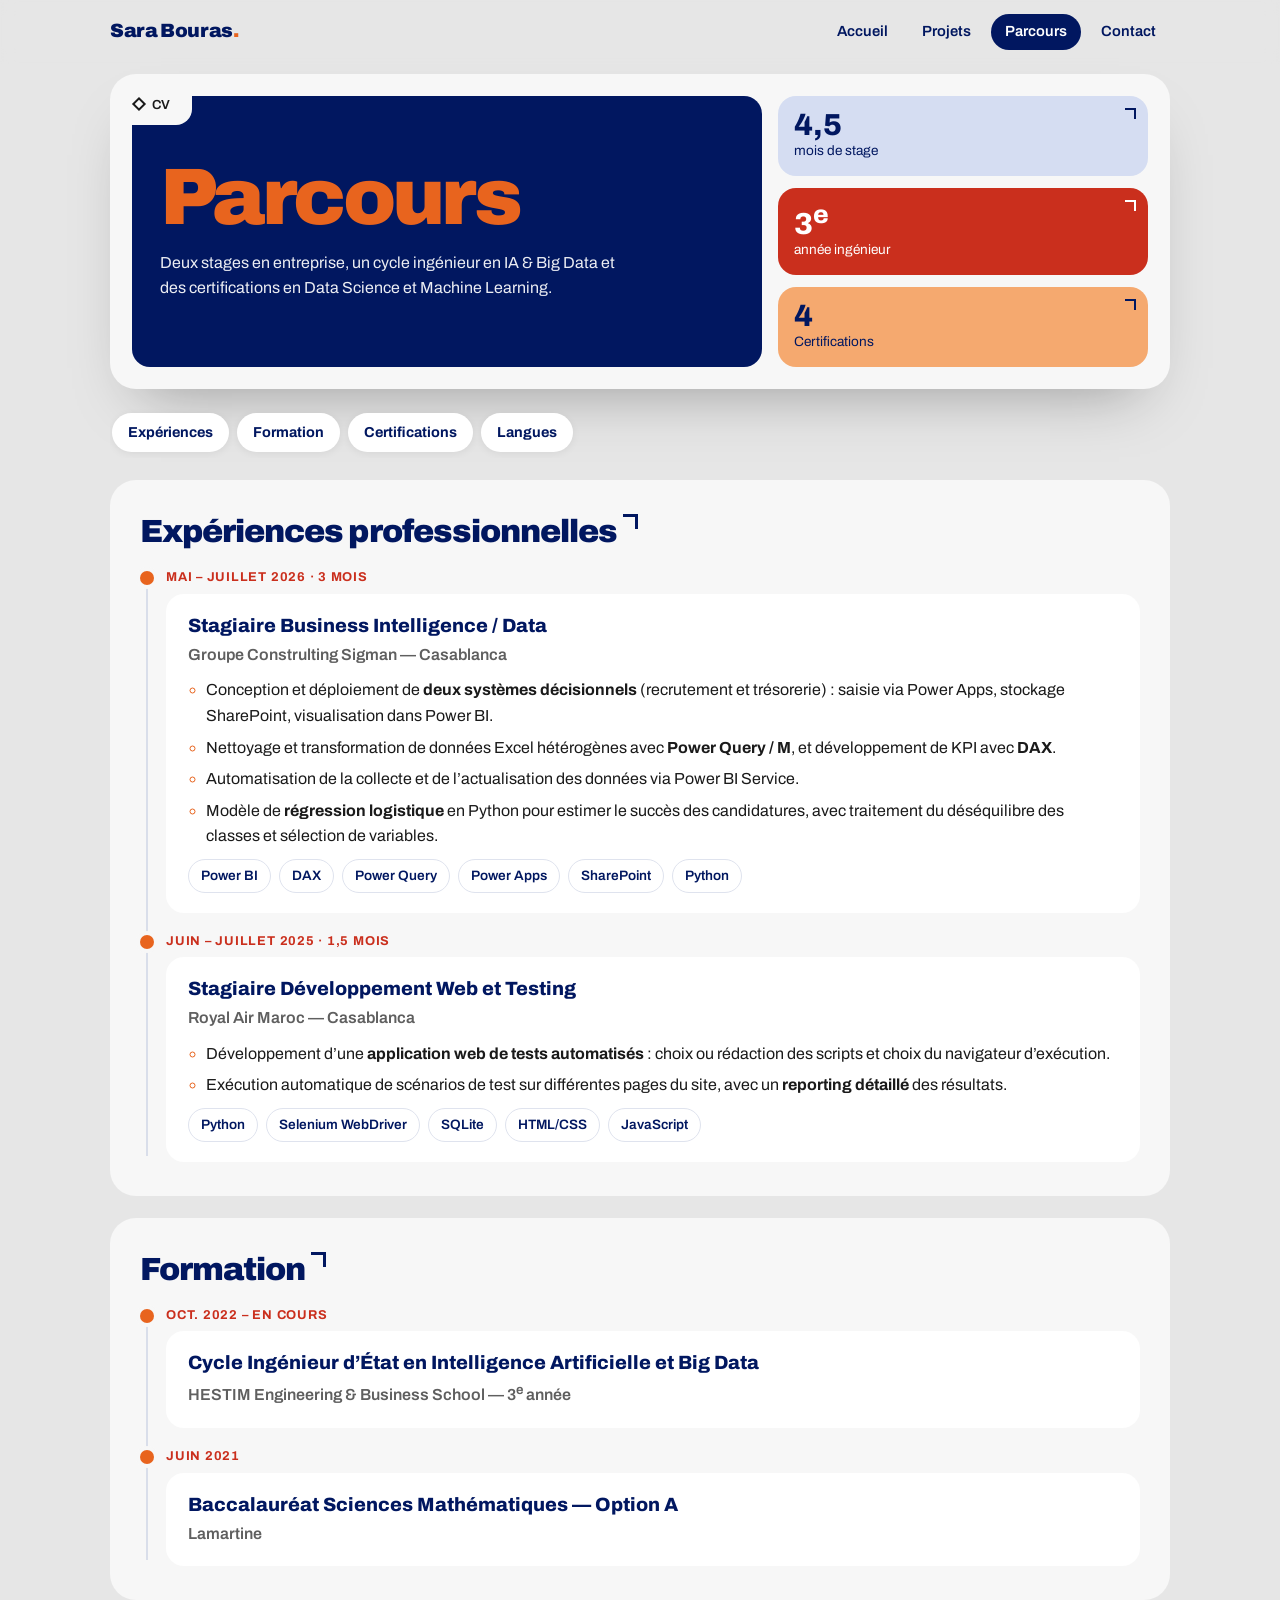
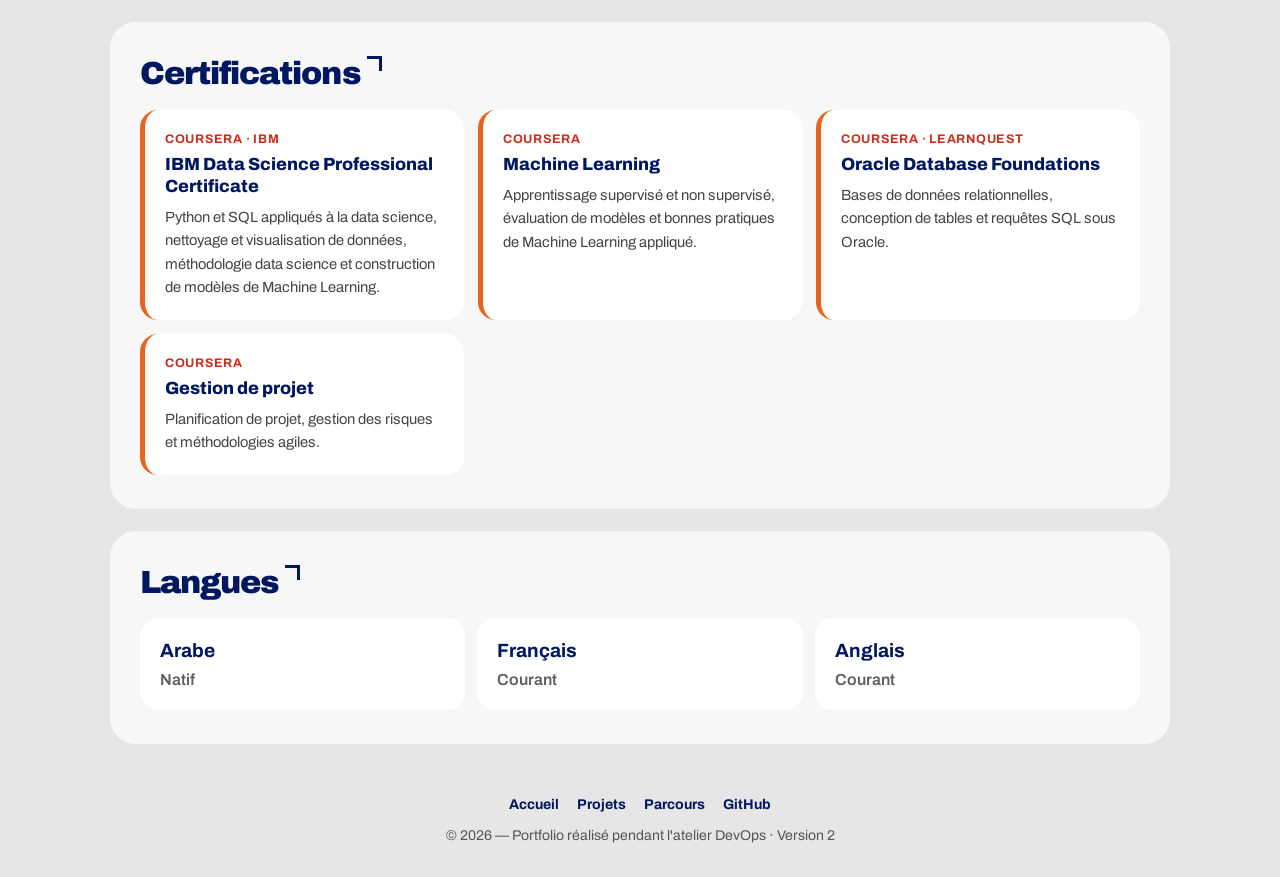
==== parcours.html @ 3d720b84 "feat: portfolio personnalisé depuis le CV (pages Projets et Parcours, responsive)" ====
<!DOCTYPE html>
<html lang="fr">
<head>
  <meta charset="UTF-8">
  <meta name="viewport" content="width=device-width, initial-scale=1.0">
  <title>Parcours — Sara Bouras</title>
  <meta name="description" content="Parcours de Sara Bouras : expériences, formation, certifications et langues.">
  <link rel="preconnect" href="https://fonts.googleapis.com">
  <link rel="preconnect" href="https://fonts.gstatic.com" crossorigin>
  <link rel="stylesheet" href="https://fonts.googleapis.com/css2?family=Archivo:wght@400;500;600;700;800;900&display=swap">
  <link rel="stylesheet" href="css/style.css">
</head>
<body>
  <header class="entete">
    <nav class="menu">
      <a class="logo" href="index.html">Sara&nbsp;Bouras<span>.</span></a>
      <ul>
        <li><a href="index.html">Accueil</a></li>
        <li><a href="projets.html">Projets</a></li>
        <li><a href="parcours.html" aria-current="page">Parcours</a></li>
        <li><a href="index.html#contact">Contact</a></li>
      </ul>
    </nav>
  </header>

  <main class="planche">
    <section class="page-tete">
      <div class="page-titre">
        <p class="etiquette"><span class="losange" aria-hidden="true"></span> CV</p>
        <h1>Parcours</h1>
        <p>Deux stages en entreprise, un cycle ingénieur en IA &amp; Big Data et des certifications en
          Data Science et Machine Learning.</p>
      </div>
      <div class="page-chiffres">
        <div class="stat stat-menthe"><strong>4,5</strong><span>mois de stage</span></div>
        <div class="stat stat-violet"><strong>3<sup>e</sup></strong><span>année ingénieur</span></div>
        <div class="stat stat-jaune"><strong>4</strong><span>Certifications</span></div>
      </div>
    </section>

    <nav class="sommaire" aria-label="Sections">
      <a href="#experiences">Expériences</a>
      <a href="#formation">Formation</a>
      <a href="#certifications">Certifications</a>
      <a href="#langues">Langues</a>
    </nav>

    <section id="experiences" class="bloc">
      <h2>Expériences professionnelles</h2>
      <ol class="frise">
        <li class="etape">
          <p class="etape-date">Mai – Juillet 2026 · 3 mois</p>
          <div class="etape-carte">
            <h3>Stagiaire Business Intelligence / Data</h3>
            <p class="etape-lieu">Groupe Construlting Sigman — Casablanca</p>
            <ul class="puces">
              <li>Conception et déploiement de <strong>deux systèmes décisionnels</strong> (recrutement et
                trésorerie) : saisie via Power Apps, stockage SharePoint, visualisation dans Power BI.</li>
              <li>Nettoyage et transformation de données Excel hétérogènes avec <strong>Power Query / M</strong>,
                et développement de KPI avec <strong>DAX</strong>.</li>
              <li>Automatisation de la collecte et de l’actualisation des données via Power BI Service.</li>
              <li>Modèle de <strong>régression logistique</strong> en Python pour estimer le succès des
                candidatures, avec traitement du déséquilibre des classes et sélection de variables.</li>
            </ul>
            <ul class="tags"><li>Power BI</li><li>DAX</li><li>Power Query</li><li>Power Apps</li><li>SharePoint</li><li>Python</li></ul>
          </div>
        </li>
        <li class="etape">
          <p class="etape-date">Juin – Juillet 2025 · 1,5 mois</p>
          <div class="etape-carte">
            <h3>Stagiaire Développement Web et Testing</h3>
            <p class="etape-lieu">Royal Air Maroc — Casablanca</p>
            <ul class="puces">
              <li>Développement d’une <strong>application web de tests automatisés</strong> : choix ou rédaction
                des scripts et choix du navigateur d’exécution.</li>
              <li>Exécution automatique de scénarios de test sur différentes pages du site, avec un
                <strong>reporting détaillé</strong> des résultats.</li>
            </ul>
            <ul class="tags"><li>Python</li><li>Selenium WebDriver</li><li>SQLite</li><li>HTML/CSS</li><li>JavaScript</li></ul>
          </div>
        </li>
      </ol>
    </section>

    <section id="formation" class="bloc">
      <h2>Formation</h2>
      <ol class="frise">
        <li class="etape">
          <p class="etape-date">Oct. 2022 – en cours</p>
          <div class="etape-carte">
            <h3>Cycle Ingénieur d’État en Intelligence Artificielle et Big Data</h3>
            <p class="etape-lieu">HESTIM Engineering &amp; Business School — 3<sup>e</sup> année</p>
          </div>
        </li>
        <li class="etape">
          <p class="etape-date">Juin 2021</p>
          <div class="etape-carte">
            <h3>Baccalauréat Sciences Mathématiques — Option A</h3>
            <p class="etape-lieu">Lamartine</p>
          </div>
        </li>
      </ol>
    </section>

    <section id="certifications" class="bloc">
      <h2>Certifications</h2>
      <div class="certifs">
        <article class="certif">
          <p class="certif-org">Coursera · IBM</p>
          <h3>IBM Data Science Professional Certificate</h3>
          <p>Python et SQL appliqués à la data science, nettoyage et visualisation de données, méthodologie
            data science et construction de modèles de Machine Learning.</p>
        </article>
        <article class="certif">
          <p class="certif-org">Coursera</p>
          <h3>Machine Learning</h3>
          <p>Apprentissage supervisé et non supervisé, évaluation de modèles et bonnes pratiques de Machine
            Learning appliqué.</p>
        </article>
        <article class="certif">
          <p class="certif-org">Coursera · LearnQuest</p>
          <h3>Oracle Database Foundations</h3>
          <p>Bases de données relationnelles, conception de tables et requêtes SQL sous Oracle.</p>
        </article>
        <article class="certif">
          <p class="certif-org">Coursera</p>
          <h3>Gestion de projet</h3>
          <p>Planification de projet, gestion des risques et méthodologies agiles.</p>
        </article>
      </div>
    </section>

    <section id="langues" class="bloc">
      <h2>Langues</h2>
      <ul class="langues">
        <li><strong>Arabe</strong><span>Natif</span></li>
        <li><strong>Français</strong><span>Courant</span></li>
        <li><strong>Anglais</strong><span>Courant</span></li>
      </ul>
    </section>
  </main>

  <footer class="pied">
    <nav class="pied-liens" aria-label="Pied de page">
      <a href="index.html">Accueil</a><a href="projets.html">Projets</a><a href="parcours.html">Parcours</a><a href="https://github.com/SiriusRalph">GitHub</a>
    </nav>
    <p>© 2026 — Portfolio réalisé pendant l'atelier DevOps · Version 2</p>
  </footer>
</body>
</html>
---- css/style.css ----
/* Portfolio DevOps — feuille de style (V2, style « bento ») */
:root {
  --principale: #011760;   /* marine HESTIM (titres, carte profil) */
  --accent: #CA2F1D;       /* rouge HESTIM */
  --orange: #E8641E;       /* orange HESTIM (nom, badge) */
  --fond: #e6e6e6;         /* gris clair de la page */
  --planche: #f7f7f7;      /* fond des cartes */
  --texte: #1a1a1a;
  --gris: #5f5f5f;
  --rose: #f6c9b4;
  --menthe: #d5ddf2;
  --violet: #CA2F1D;
  --jaune: #f5a96f;
  --rayon: 18px;
}

* { box-sizing: border-box; margin: 0; padding: 0; }

html { scroll-behavior: smooth; }

body {
  font-family: "Archivo", "Segoe UI", Helvetica, Arial, sans-serif;
  color: var(--texte);
  background: var(--fond);
  line-height: 1.6;
}

/* En-tête et menu */
.entete {
  position: sticky; top: 0; z-index: 10;
  background: rgba(230, 230, 230, .85);
  backdrop-filter: blur(8px);
}
.menu {
  max-width: 1100px; margin: auto; padding: 14px 20px;
  display: flex; justify-content: space-between; align-items: center; flex-wrap: wrap;
}
.menu a { color: var(--principale); text-decoration: none; }
.logo { font-weight: 900; font-size: 1.2rem; letter-spacing: -.02em; }
.logo span { color: var(--orange); }
.menu ul { list-style: none; display: flex; gap: 6px; }
.menu ul a {
  display: block; padding: 6px 14px; border-radius: 30px; white-space: nowrap;
  font-weight: 600; font-size: .92rem; transition: background .2s, color .2s;
}
.menu ul a:hover, .menu ul a[aria-current="page"] { background: var(--principale); color: #fff; }

/* Planche principale */
.planche { max-width: 1100px; margin: auto; padding: 10px 20px 40px; }

/* ===== Section d'accueil (bento) ===== */
.hero {
  display: grid; grid-template-columns: minmax(280px, 1fr) 1.75fr; gap: 22px;
  background: var(--planche); border-radius: 26px; padding: 26px;
  box-shadow: 0 30px 60px -30px rgba(0, 0, 0, .35);
}

/* Carte profil marine */
.profil {
  position: relative; display: flex; flex-direction: column; justify-content: flex-end;
  min-height: 460px; padding: 70px 22px 24px 64px;
  background: var(--principale); color: #fff; border-radius: var(--rayon);
}
.etiquette {
  position: absolute; top: -2px; left: 0;
  display: flex; align-items: center; gap: 8px;
  background: var(--planche); color: var(--texte);
  padding: 0 22px 10px 2px; border-bottom-right-radius: 16px;
  font-size: .82rem; font-weight: 600; white-space: nowrap;
}
.losange {
  width: 10px; height: 10px; border: 2px solid var(--texte); transform: rotate(45deg);
}

/* Rail vertical à gauche de la carte */
.rail {
  position: absolute; left: 0; top: 70px; bottom: 24px; width: 50px;
  list-style: none; display: flex; flex-direction: column; justify-content: space-around; align-items: center;
}
.rail a {
  display: block; writing-mode: vertical-rl; transform: rotate(180deg);
  color: #fff; text-decoration: none; font-size: .78rem; font-weight: 600; opacity: .85;
}
.rail a:hover { opacity: 1; text-decoration: underline; }

/* Avatar : cercle rose cerclé de blanc */
.avatar {
  position: absolute; top: 48px; left: 50%; transform: translateX(-35%);
  width: 170px; height: 170px; border-radius: 50%;
  border: 4px solid #fff; padding: 8px;
}
.avatar span {
  display: grid; place-items: center; width: 100%; height: 100%; border-radius: 50%;
  background: radial-gradient(circle at 35% 30%, #fde6da, var(--rose));
  color: var(--principale); font-weight: 900; font-size: 3.4rem; letter-spacing: -.04em;
}

.hero h1 {
  font-size: 2.3rem; font-weight: 500; line-height: 1.1; letter-spacing: -.02em;
  margin-top: 210px;
}
.hero h1 span { display: block; font-weight: 800; color: #E8641E; }
.badge { display: inline-block; margin-bottom: 14px; padding: 4px 14px;
  border-radius: 20px; background: #E8641E; color: #fff; font-weight: 700; }
.profil > .badge { align-self: flex-start; margin: 210px 0 14px; }
.profil > .badge + h1 { margin-top: 0; }
.profil h1 + p { font-size: .9rem; margin-top: 12px; padding-right: 92px; opacity: .95; }

/* Badge circulaire qui tourne */
.sceau {
  position: absolute; right: 14px; bottom: 14px; width: 84px; height: 84px;
  border-radius: 50%; background: var(--accent); color: #fff;
  display: grid; place-items: center;
}
.sceau svg {
  position: absolute; inset: 0; width: 100%; height: 100%;
  font-size: 10.5px; font-weight: 700; letter-spacing: 1.5px; fill: #fff;
  animation: tourner 14s linear infinite;
}
.sceau-coeur {
  width: 34px; height: 34px; border-radius: 50%; border: 1.5px solid #fff;
  display: grid; place-items: center; font-size: .9rem;
}
@keyframes tourner { to { transform: rotate(360deg); } }

/* Colonne droite */
.vitrine { display: flex; flex-direction: column; gap: 18px; }
.titre-geant {
  position: relative; align-self: flex-start;
  font-size: clamp(3rem, 7.5vw, 5.6rem); font-weight: 900;
  line-height: .95; letter-spacing: -.045em; padding-right: 26px;
}
.coin, .tuile-stats .stat::after, .tuile-grise::after, .duo-jaune::after {
  content: ""; position: absolute; top: 12px; right: 12px;
  width: 9px; height: 9px; border-top: 2px solid currentColor; border-right: 2px solid currentColor;
}
.coin { top: 10px; right: 0; width: 14px; height: 14px; border-width: 3px; }

.tuiles {
  flex: 1; display: grid; gap: 14px;
  grid-template-columns: 1fr 1fr .85fr;
  grid-template-rows: 1.35fr 1fr;
}
.tuile { position: relative; border-radius: var(--rayon); overflow: hidden; min-height: 150px; }

/* Tuile visuelle (motif feuillage en CSS) */
.tuile-visuel {
  grid-column: span 2;
  display: grid; place-items: center; text-decoration: none;
  background:
    radial-gradient(ellipse 38% 60% at 50% 55%, #f28b82 0 55%, transparent 56%),
    radial-gradient(circle at 46% 30%, #f6a39c 0 9%, transparent 10%),
    radial-gradient(ellipse 30% 45% at 12% 80%, #4a9a7a 0 60%, transparent 61%),
    radial-gradient(ellipse 25% 40% at 88% 20%, #3f8f74 0 60%, transparent 61%),
    radial-gradient(ellipse 22% 35% at 85% 85%, #e5654f 0 60%, transparent 61%),
    radial-gradient(ellipse 20% 30% at 15% 15%, #ef7d5d 0 60%, transparent 61%),
    linear-gradient(135deg, #8fd3d1, #b9e4de);
}
.lecture {
  width: 48px; height: 48px; border-radius: 50%; background: #fff;
  display: grid; place-items: center; box-shadow: 0 6px 16px rgba(0, 0, 0, .2);
  transition: transform .25s;
}
.lecture::before {
  content: ""; margin-left: 4px;
  border-left: 13px solid var(--principale); border-top: 8px solid transparent; border-bottom: 8px solid transparent;
}
.tuile-visuel:hover .lecture { transform: scale(1.12); }
.bouton {
  position: absolute; left: 14px; bottom: 14px;
  display: inline-block; padding: 8px 18px;
  background: #fff; color: var(--principale); border-radius: 30px;
  text-decoration: none; font-weight: 700; font-size: .85rem;
}

/* Tuile statistiques (menthe + violet) */
.tuile-stats { display: grid; grid-template-rows: 1fr 1fr; }
.stat {
  position: relative; display: flex; flex-direction: column; justify-content: center;
  padding: 14px 16px; color: var(--principale);
}
.stat strong { font-size: 1.9rem; font-weight: 800; line-height: 1; }
.stat span { font-size: .85rem; }
.stat-menthe { background: var(--menthe); }
.stat-violet { background: var(--violet); color: #fff; }

/* Tuile grise */
.tuile-grise {
  background: var(--gris); color: #fff; text-decoration: none;
  display: flex; flex-direction: column; align-items: center; justify-content: center; gap: 6px;
  font-size: .9rem; transition: background .2s;
}
a.tuile-grise:hover { background: var(--principale); }
.tuile-chiffre { font-size: 2.2rem; font-weight: 800; line-height: 1; }

/* Tuile duo (noir + jaune) */
.tuile-duo { grid-column: span 2; display: grid; grid-template-columns: 1fr 1.15fr; background: var(--principale); }
.duo-noir { display: grid; place-items: center; }
.orbe {
  width: 62px; height: 62px; border-radius: 50%;
  background:
    radial-gradient(circle at 30% 28%, rgba(255, 255, 255, .7), transparent 35%),
    conic-gradient(from 40deg, #f28b82, #f6c177, #8fd3d1, #6a7fdb, #c18be0, #f28b82);
  animation: tourner 10s linear infinite;
}
.duo-jaune {
  position: relative; background: var(--jaune); border-radius: var(--rayon);
  display: flex; flex-direction: column; justify-content: center; padding: 14px 18px;
}
.duo-jaune strong { font-size: 1.7rem; font-weight: 800; line-height: 1; }
.duo-jaune span { font-size: .85rem; }

/* ===== Blocs de contenu ===== */
.bloc {
  margin-top: 22px; padding: 34px 30px;
  background: var(--planche); border-radius: 26px;
}
.bloc h2 {
  color: var(--principale); margin-bottom: 18px;
  font-size: 2rem; font-weight: 900; letter-spacing: -.03em; line-height: 1.1;
}
.bloc h2::after {
  content: ""; display: inline-block; width: 12px; height: 12px; margin-left: 6px; vertical-align: top;
  border-top: 3px solid var(--principale); border-right: 3px solid var(--principale);
}
.bloc > p { max-width: 65ch; font-size: 1.05rem; }
.bloc h3 { color: var(--principale); }
.bloc-tete { display: flex; justify-content: space-between; align-items: baseline; gap: 12px; flex-wrap: wrap; }
.lien-fleche { color: var(--accent); font-weight: 700; text-decoration: none; }
.lien-fleche:hover { text-decoration: underline; }
[id] { scroll-margin-top: 80px; }

/* Étiquettes (compétences, technologies) */
.tags { list-style: none; display: flex; flex-wrap: wrap; gap: 8px; }
.tags li {
  padding: 5px 12px; border-radius: 30px; font-size: .85rem; font-weight: 600;
  background: #fff; border: 1.5px solid #dfe3ee; color: var(--principale);
}

/* À propos */
.intro { display: grid; grid-template-columns: 1.6fr 1fr; gap: 28px; align-items: start; }
.intro-texte p + p { margin-top: 12px; }
.chapeau { font-size: 1.2rem; font-weight: 600; color: var(--principale); }
.recherche {
  display: inline-flex; align-items: center; gap: 10px;
  padding: 10px 16px; border-radius: 14px; background: var(--menthe); color: var(--principale);
}
.point {
  flex: none; width: 10px; height: 10px; border-radius: 50%; background: #1f9d55;
  box-shadow: 0 0 0 4px rgba(31, 157, 85, .2);
}
.faits { display: grid; gap: 10px; }
.faits div { background: #fff; border-radius: 14px; padding: 12px 16px; }
.faits dt { font-size: .75rem; text-transform: uppercase; letter-spacing: .08em; color: var(--gris); font-weight: 700; }
.faits dd { font-weight: 600; color: var(--principale); }

/* Compétences groupées */
.groupes { display: grid; grid-template-columns: repeat(auto-fit, minmax(250px, 1fr)); gap: 14px; }
.groupe { background: #fff; border-radius: var(--rayon); padding: 20px; border-top: 5px solid var(--menthe); }
.groupe:nth-child(3n+2) { border-top-color: var(--accent); }
.groupe:nth-child(3n+3) { border-top-color: var(--orange); }
.groupe h3 { font-size: 1.05rem; margin-bottom: 12px; }
.groupe-devops { background: var(--principale); }
.groupe-devops h3 { color: #fff; }
.groupe-devops .tags li { background: transparent; border-color: rgba(255, 255, 255, .35); color: #fff; }

/* Projets mis en avant (accueil) */
.projets { display: grid; grid-template-columns: repeat(auto-fit, minmax(260px, 1fr)); gap: 14px; }
.projet {
  border-radius: var(--rayon); padding: 26px; min-height: 220px;
  background: var(--accent); color: #fff;
  display: flex; flex-direction: column; justify-content: flex-end; gap: 6px;
}
.projet:nth-child(2) { background: var(--jaune); color: var(--principale); }
.projet:nth-child(3) { background: var(--menthe); color: var(--principale); }
.bloc .projet h3 { color: inherit; font-size: 1.35rem; font-weight: 800; letter-spacing: -.02em; line-height: 1.2; }
.projet-date { font-size: .8rem; font-weight: 700; text-transform: uppercase; letter-spacing: .06em; opacity: .8; }
.projet-lien { margin-top: 8px; color: inherit; font-weight: 700; text-decoration: none; }
.projet-lien:hover { text-decoration: underline; }

/* Contact */
#contact { background: var(--principale); color: #fff; }
#contact h2 { color: #fff; }
#contact h2::after { border-color: #fff; }
#contact a { color: var(--jaune); font-weight: 700; }
.contact-grille { display: flex; justify-content: space-between; align-items: center; gap: 20px; flex-wrap: wrap; }
.contact-grille p { font-size: 1.05rem; }
.contact-liens { list-style: none; display: flex; flex-wrap: wrap; gap: 10px; }
.pastille {
  display: inline-block; padding: 9px 18px; border-radius: 30px; text-decoration: none; font-weight: 700;
  background: var(--orange); color: #fff;
}
#contact .pastille { color: #fff; }
.pastille:hover { filter: brightness(1.08); }
.pastille-calme { background: rgba(255, 255, 255, .12); font-weight: 600; }

/* ===== Pages intérieures ===== */
.page-tete {
  display: grid; grid-template-columns: 1.7fr 1fr; gap: 16px;
  background: var(--planche); border-radius: 26px; padding: 22px;
  box-shadow: 0 30px 60px -30px rgba(0, 0, 0, .35);
}
.page-titre {
  position: relative; background: var(--principale); color: #fff;
  border-radius: var(--rayon); padding: 64px 28px 28px;
}
.page-titre h1 {
  font-size: clamp(2.8rem, 8vw, 5rem); font-weight: 900; letter-spacing: -.045em; line-height: .95;
  color: #E8641E; margin-bottom: 14px;
}
.page-titre p:last-child { max-width: 52ch; opacity: .92; }
.page-chiffres { display: grid; gap: 12px; }
.page-chiffres .stat { border-radius: var(--rayon); }
.page-chiffres .stat::after {
  content: ""; position: absolute; top: 12px; right: 12px;
  width: 9px; height: 9px; border-top: 2px solid currentColor; border-right: 2px solid currentColor;
}
.stat-jaune { background: var(--jaune); }

.sommaire {
  position: sticky; top: 58px; z-index: 5;
  display: flex; gap: 8px; overflow-x: auto; margin-top: 18px; padding: 6px 2px;
  scrollbar-width: none;
}
.sommaire::-webkit-scrollbar { display: none; }
.sommaire a {
  flex: none; padding: 8px 16px; border-radius: 30px; text-decoration: none; font-weight: 700; font-size: .9rem;
  background: #fff; color: var(--principale); box-shadow: 0 2px 8px rgba(0, 0, 0, .06);
}
.sommaire a:hover { background: var(--accent); color: #fff; }

/* Fiches projet détaillées */
.fiche { background: #fff; border-radius: var(--rayon); padding: 24px; }
.fiche + .fiche { margin-top: 14px; }
.fiche-tete {
  display: flex; justify-content: space-between; align-items: flex-start; gap: 12px;
  padding-bottom: 14px; margin-bottom: 16px; border-bottom: 1.5px solid #eef0f5;
}
.fiche-tete h3 { font-size: 1.4rem; font-weight: 800; letter-spacing: -.02em; line-height: 1.2; }
.fiche-date { font-size: .8rem; font-weight: 700; text-transform: uppercase; letter-spacing: .06em; color: var(--accent); }
.statut { flex: none; padding: 4px 12px; border-radius: 30px; font-size: .78rem; font-weight: 700; }
.statut-fini { background: #e3f4ea; color: #146c3c; }
.statut-cours { background: #fdebdc; color: #a5420c; }
.fiche-corps { display: grid; grid-template-columns: 1.7fr 1fr; gap: 24px; }
.fiche-texte > p { margin-bottom: 10px; }
.puces { padding-left: 18px; display: grid; gap: 6px; }
.puces li::marker { color: var(--orange); }
.fiche-cote { display: flex; flex-direction: column; gap: 14px; align-items: flex-start; }
.chiffres { display: flex; flex-wrap: wrap; gap: 10px; width: 100%; }
.chiffres div {
  flex: 1 1 110px; background: var(--principale); color: #fff; border-radius: 14px; padding: 12px 14px;
}
.chiffres strong { display: block; font-size: 1.6rem; font-weight: 800; line-height: 1.1; color: #f5a96f; }
.chiffres span { font-size: .82rem; opacity: .9; }

/* Frise (parcours) */
.frise { list-style: none; position: relative; display: grid; gap: 18px; padding-left: 26px; }
.frise::before {
  content: ""; position: absolute; left: 6px; top: 6px; bottom: 6px; width: 2px; background: #d9deea;
}
.etape { position: relative; }
.etape::before {
  content: ""; position: absolute; left: -26px; top: 4px; width: 14px; height: 14px; border-radius: 50%;
  background: var(--orange); box-shadow: 0 0 0 4px var(--planche);
}
.etape-date { font-size: .8rem; font-weight: 700; text-transform: uppercase; letter-spacing: .06em; color: var(--accent); margin-bottom: 6px; }
.etape-carte { background: #fff; border-radius: var(--rayon); padding: 20px 22px; display: grid; gap: 10px; }
.etape-carte h3 { font-size: 1.2rem; font-weight: 800; line-height: 1.25; }
.etape-lieu { font-weight: 600; color: var(--gris); margin-top: -6px; }

/* Certifications et langues */
.certifs { display: grid; grid-template-columns: repeat(auto-fit, minmax(240px, 1fr)); gap: 14px; }
.certif { background: #fff; border-radius: var(--rayon); padding: 20px; border-left: 5px solid var(--orange); }
.certif h3 { font-size: 1.1rem; font-weight: 800; margin: 4px 0 8px; line-height: 1.25; }
.certif p:last-child { font-size: .92rem; color: #444; }
.certif-org { font-size: .78rem; font-weight: 700; text-transform: uppercase; letter-spacing: .06em; color: var(--accent); }
.langues { list-style: none; display: grid; grid-template-columns: repeat(auto-fit, minmax(160px, 1fr)); gap: 12px; }
.langues li { background: #fff; border-radius: var(--rayon); padding: 18px 20px; display: grid; }
.langues strong { font-size: 1.2rem; color: var(--principale); }
.langues span { color: var(--gris); font-weight: 600; }

/* Pied de page */
.pied { color: #555; text-align: center; padding: 10px 20px 30px; font-size: .88rem; }
.pied-liens { display: flex; justify-content: center; flex-wrap: wrap; gap: 6px 18px; margin-bottom: 8px; }
.pied-liens a { color: var(--principale); font-weight: 700; text-decoration: none; }
.pied-liens a:hover { color: var(--accent); }

/* Accessibilité : moins d'animations si demandé */
@media (prefers-reduced-motion: reduce) {
  .sceau svg, .orbe { animation: none; }
  html { scroll-behavior: auto; }
}

/* Responsive : tablettes */
@media (max-width: 860px) {
  .hero { grid-template-columns: 1fr; }
  .tuiles { grid-template-rows: auto; }
  .intro, .fiche-corps, .page-tete { grid-template-columns: 1fr; }
  .page-chiffres { grid-template-columns: repeat(3, 1fr); }
}

/* Responsive : petits écrans */
@media (max-width: 600px) {
  .menu { padding: 10px 12px; }
  .menu ul {
    width: 100%; gap: 4px; font-size: .9rem; margin-top: 8px;
    overflow-x: auto; scrollbar-width: none;
  }
  .menu ul::-webkit-scrollbar { display: none; }
  .menu ul a { padding: 5px 12px; }
  .sommaire { top: 92px; }
  [id] { scroll-margin-top: 150px; }
  .planche { padding: 6px 12px 30px; }
  .hero { padding: 14px; border-radius: 20px; }
  .profil { padding-left: 54px; padding-right: 16px; }
  .hero h1 { font-size: 1.9rem; }
  .profil h1 + p { padding-right: 0; padding-bottom: 92px; }
  .avatar { top: 46px; width: 140px; height: 140px; transform: translateX(-40%); }
  .rail { top: 84px; }
  .profil > .badge { margin-top: 180px; }
  .tuiles { grid-template-columns: 1fr 1fr; }
  .tuile-visuel, .tuile-duo { grid-column: span 2; }
  .bloc { padding: 26px 16px; border-radius: 20px; }
  .bloc h2 { font-size: 1.6rem; }
  .page-tete { padding: 14px; border-radius: 20px; }
  .page-titre { padding: 56px 20px 22px; }
  .page-chiffres { gap: 8px; }
  .page-chiffres .stat { padding: 12px 10px; }
  .page-chiffres .stat strong { font-size: 1.5rem; }
  .page-chiffres .stat span { font-size: .75rem; }
  .fiche { padding: 18px 16px; }
  .fiche-tete { flex-direction: column; }
  .fiche-tete h3 { font-size: 1.2rem; }
  .etape-carte { padding: 16px; }
}
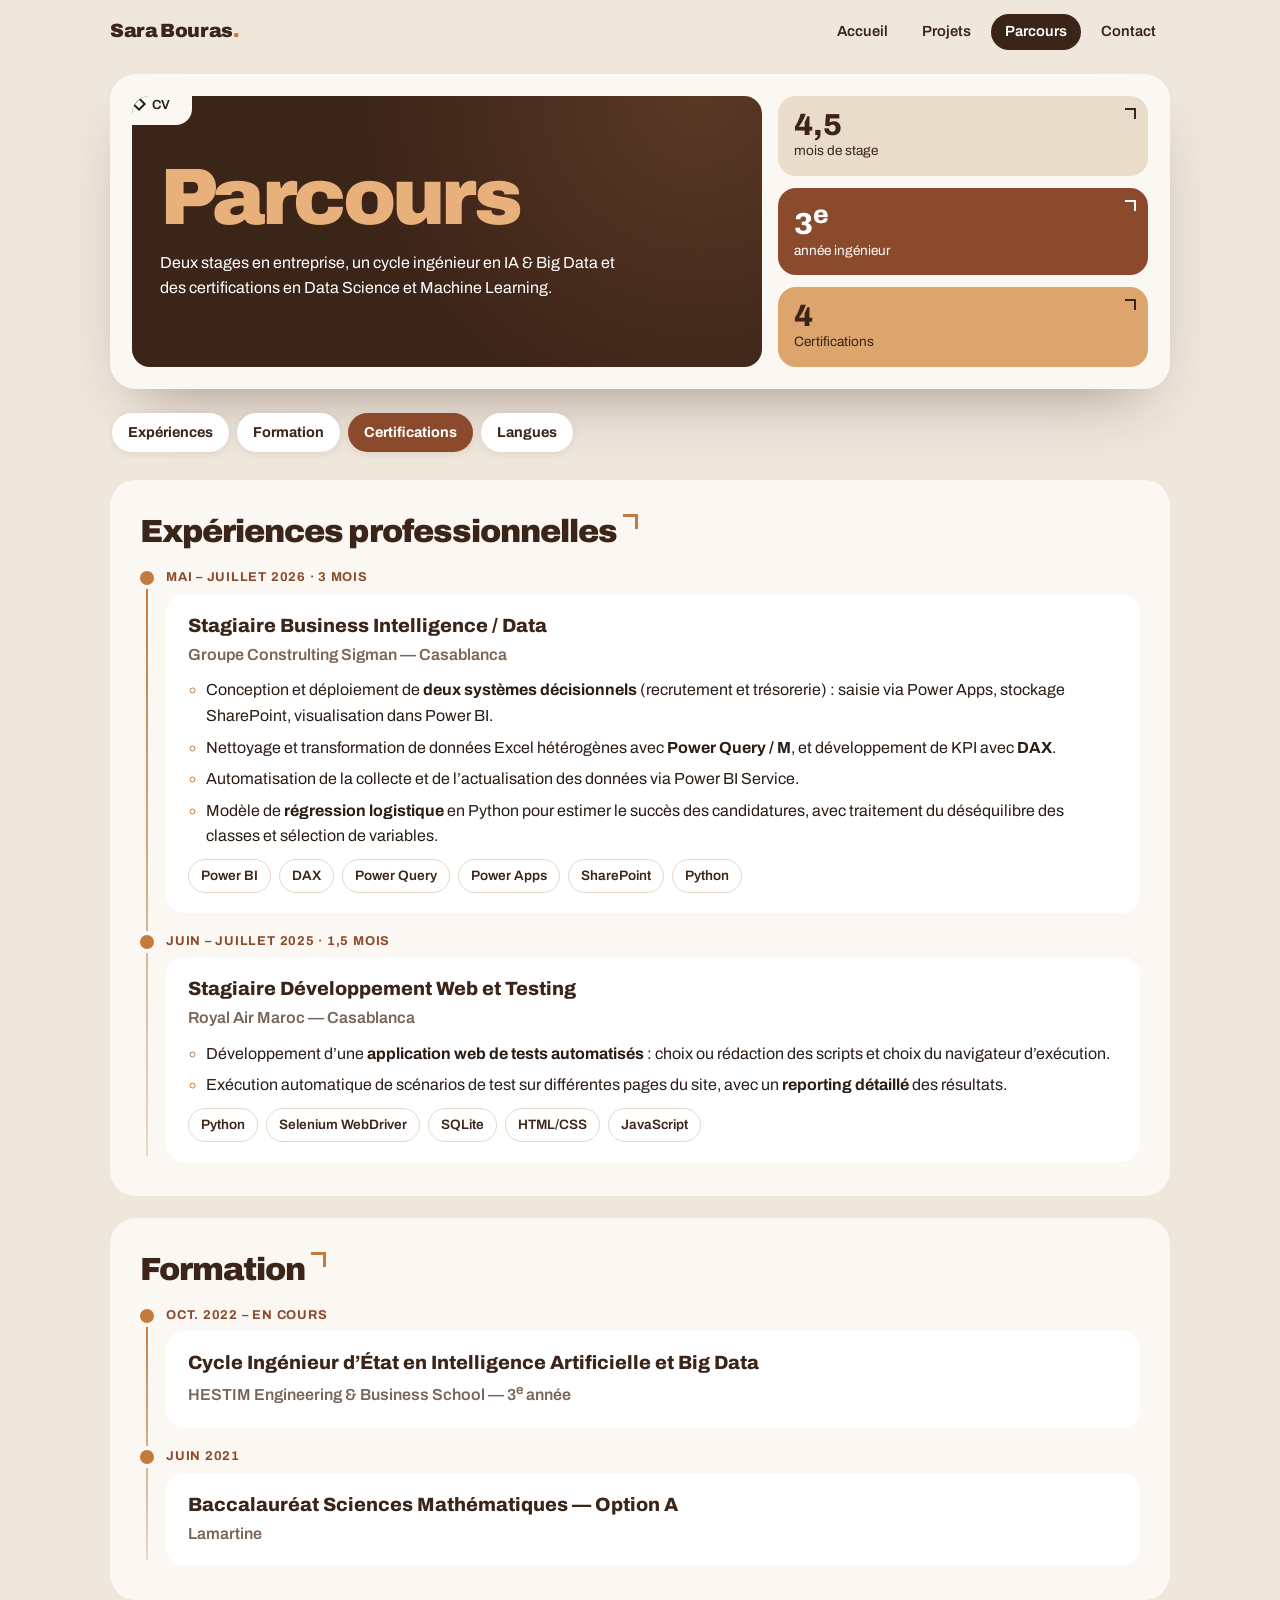
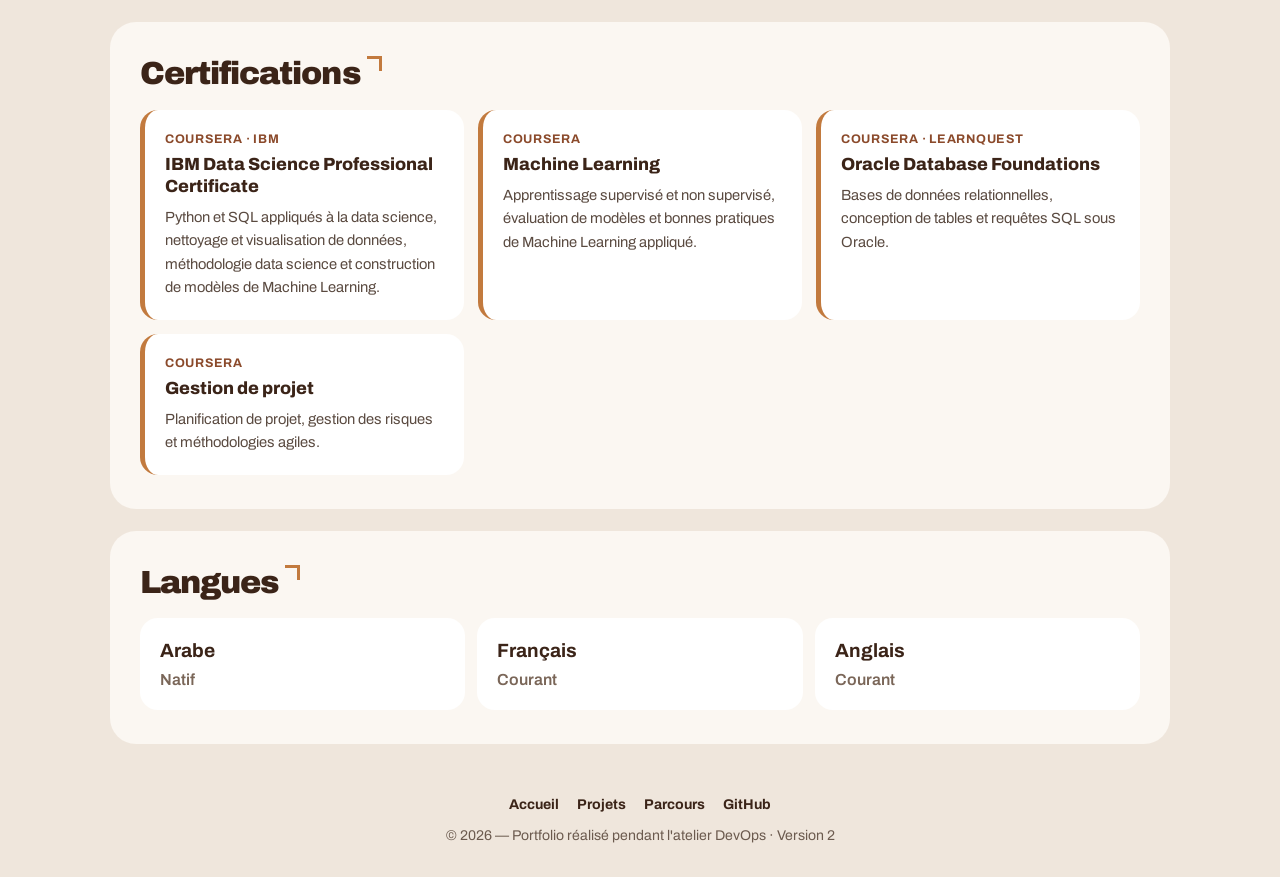
==== commit 7ab55321: "feat: charte brune, animations et menu mobile - Nouvelle charte de couleurs brune (expresso, cannell" ====
--- a/parcours.html
+++ b/parcours.html
@@ -8,13 +8,17 @@
   <link rel="preconnect" href="https://fonts.googleapis.com">
   <link rel="preconnect" href="https://fonts.gstatic.com" crossorigin>
   <link rel="stylesheet" href="https://fonts.googleapis.com/css2?family=Archivo:wght@400;500;600;700;800;900&display=swap">
+  <meta name="theme-color" content="#3b2418">
   <link rel="stylesheet" href="css/style.css">
+  <script src="js/main.js" defer></script>
 </head>
 <body>
   <header class="entete">
+    <div class="progression" aria-hidden="true"></div>
     <nav class="menu">
       <a class="logo" href="index.html">Sara&nbsp;Bouras<span>.</span></a>
-      <ul>
+      <button class="burger" type="button" aria-label="Ouvrir le menu" aria-expanded="false" aria-controls="menu-liens"><span></span><span></span><span></span></button>
+      <ul id="menu-liens">
         <li><a href="index.html">Accueil</a></li>
         <li><a href="projets.html">Projets</a></li>
         <li><a href="parcours.html" aria-current="page">Parcours</a></li>
@@ -146,5 +150,6 @@
     </nav>
     <p>© 2026 — Portfolio réalisé pendant l'atelier DevOps · Version 2</p>
   </footer>
+  <a class="haut" href="#" aria-label="Revenir en haut de la page">↑</a>
 </body>
 </html>
--- a/css/style.css
+++ b/css/style.css
@@ -1,17 +1,20 @@
-/* Portfolio DevOps — feuille de style (V2, style « bento ») */
+/* Portfolio DevOps — feuille de style (style « bento », charte brune, animations) */
 :root {
-  --principale: #011760;   /* marine HESTIM (titres, carte profil) */
-  --accent: #CA2F1D;       /* rouge HESTIM */
-  --orange: #E8641E;       /* orange HESTIM (nom, badge) */
-  --fond: #e6e6e6;         /* gris clair de la page */
-  --planche: #f7f7f7;      /* fond des cartes */
-  --texte: #1a1a1a;
-  --gris: #5f5f5f;
-  --rose: #f6c9b4;
-  --menthe: #d5ddf2;
-  --violet: #CA2F1D;
-  --jaune: #f5a96f;
+  --principale: #3b2418;   /* expresso : titres, carte profil, tuiles sombres */
+  --accent: #8b4a2b;       /* cannelle */
+  --orange: #c27a3e;       /* caramel : détails, puces */
+  --clair: #e8b07a;        /* caramel clair : nom sur fond sombre, chiffres */
+  --fond: #efe6dc;         /* sable */
+  --planche: #fbf7f2;      /* crème */
+  --texte: #2a1d16;
+  --gris: #7a6658;         /* taupe */
+  --rose: #f1d3bd;
+  --menthe: #eadccb;       /* latte */
+  --violet: #8b4a2b;       /* cannelle */
+  --jaune: #dba56d;        /* caramel */
   --rayon: 18px;
+  --ombre: 0 30px 60px -30px rgba(59, 36, 24, .45);
+  --ressort: cubic-bezier(.2, .8, .2, 1);
 }
 
 * { box-sizing: border-box; margin: 0; padding: 0; }
@@ -23,13 +26,23 @@
   color: var(--texte);
   background: var(--fond);
   line-height: 1.6;
-}
-
-/* En-tête et menu */
+  overflow-x: hidden;
+}
+
+::selection { background: var(--jaune); color: var(--principale); }
+
+/* ===== En-tête, menu et barre de progression ===== */
 .entete {
-  position: sticky; top: 0; z-index: 10;
-  background: rgba(230, 230, 230, .85);
-  backdrop-filter: blur(8px);
+  position: sticky; top: 0; z-index: 20;
+  background: rgba(239, 230, 220, .82);
+  backdrop-filter: blur(10px);
+  transition: box-shadow .3s, background .3s;
+}
+.entete.defile { background: rgba(251, 247, 242, .92); box-shadow: 0 8px 24px -16px rgba(59, 36, 24, .5); }
+.progression {
+  position: absolute; left: 0; bottom: 0; height: 3px; width: 100%;
+  background: linear-gradient(90deg, var(--accent), var(--clair));
+  transform: scaleX(0); transform-origin: left;
 }
 .menu {
   max-width: 1100px; margin: auto; padding: 14px 20px;
@@ -37,32 +50,35 @@
 }
 .menu a { color: var(--principale); text-decoration: none; }
 .logo { font-weight: 900; font-size: 1.2rem; letter-spacing: -.02em; }
-.logo span { color: var(--orange); }
+.logo span { color: var(--orange); display: inline-block; animation: battement 2.4s ease-in-out infinite; }
 .menu ul { list-style: none; display: flex; gap: 6px; }
 .menu ul a {
-  display: block; padding: 6px 14px; border-radius: 30px; white-space: nowrap;
-  font-weight: 600; font-size: .92rem; transition: background .2s, color .2s;
+  position: relative; display: block; padding: 6px 14px; border-radius: 30px; white-space: nowrap;
+  font-weight: 600; font-size: .92rem; transition: background .25s, color .25s;
 }
 .menu ul a:hover, .menu ul a[aria-current="page"] { background: var(--principale); color: #fff; }
-
-/* Planche principale */
+.burger { display: none; }
+
+/* ===== Planche principale ===== */
 .planche { max-width: 1100px; margin: auto; padding: 10px 20px 40px; }
 
 /* ===== Section d'accueil (bento) ===== */
 .hero {
   display: grid; grid-template-columns: minmax(280px, 1fr) 1.75fr; gap: 22px;
   background: var(--planche); border-radius: 26px; padding: 26px;
-  box-shadow: 0 30px 60px -30px rgba(0, 0, 0, .35);
-}
-
-/* Carte profil marine */
+  box-shadow: var(--ombre);
+}
+
+/* Carte profil */
 .profil {
   position: relative; display: flex; flex-direction: column; justify-content: flex-end;
-  min-height: 460px; padding: 70px 22px 24px 64px;
-  background: var(--principale); color: #fff; border-radius: var(--rayon);
+  min-height: 460px; padding: 70px 22px 24px 64px; overflow: hidden;
+  background: radial-gradient(circle at 80% 10%, #5a3825 0, transparent 55%), var(--principale);
+  color: #fff; border-radius: var(--rayon);
+  animation: glisse-gauche .9s var(--ressort) both;
 }
 .etiquette {
-  position: absolute; top: -2px; left: 0;
+  position: absolute; top: -2px; left: 0; z-index: 2;
   display: flex; align-items: center; gap: 8px;
   background: var(--planche); color: var(--texte);
   padding: 0 22px 10px 2px; border-bottom-right-radius: 16px;
@@ -70,6 +86,7 @@
 }
 .losange {
   width: 10px; height: 10px; border: 2px solid var(--texte); transform: rotate(45deg);
+  animation: tourne-losange 6s linear infinite;
 }
 
 /* Rail vertical à gauche de la carte */
@@ -79,19 +96,25 @@
 }
 .rail a {
   display: block; writing-mode: vertical-rl; transform: rotate(180deg);
-  color: #fff; text-decoration: none; font-size: .78rem; font-weight: 600; opacity: .85;
-}
-.rail a:hover { opacity: 1; text-decoration: underline; }
-
-/* Avatar : cercle rose cerclé de blanc */
+  color: #fff; text-decoration: none; font-size: .78rem; font-weight: 600; opacity: .75;
+  transition: opacity .2s, color .2s;
+}
+.rail a:hover { opacity: 1; color: var(--clair); }
+
+/* Avatar : cercle pêche cerclé de blanc, avec une onde qui pulse */
 .avatar {
   position: absolute; top: 48px; left: 50%; transform: translateX(-35%);
   width: 170px; height: 170px; border-radius: 50%;
   border: 4px solid #fff; padding: 8px;
+  animation: flotte 6s ease-in-out infinite;
+}
+.avatar::after {
+  content: ""; position: absolute; inset: -4px; border-radius: 50%;
+  border: 2px solid var(--clair); animation: onde 2.8s ease-out infinite;
 }
 .avatar span {
   display: grid; place-items: center; width: 100%; height: 100%; border-radius: 50%;
-  background: radial-gradient(circle at 35% 30%, #fde6da, var(--rose));
+  background: radial-gradient(circle at 35% 30%, #fbeadc, var(--rose));
   color: var(--principale); font-weight: 900; font-size: 3.4rem; letter-spacing: -.04em;
 }
 
@@ -99,19 +122,21 @@
   font-size: 2.3rem; font-weight: 500; line-height: 1.1; letter-spacing: -.02em;
   margin-top: 210px;
 }
-.hero h1 span { display: block; font-weight: 800; color: #E8641E; }
+.hero h1 span { display: block; font-weight: 800; color: var(--clair); }
 .badge { display: inline-block; margin-bottom: 14px; padding: 4px 14px;
-  border-radius: 20px; background: #E8641E; color: #fff; font-weight: 700; }
-.profil > .badge { align-self: flex-start; margin: 210px 0 14px; }
-.profil > .badge + h1 { margin-top: 0; }
-.profil h1 + p { font-size: .9rem; margin-top: 12px; padding-right: 92px; opacity: .95; }
-
-/* Badge circulaire qui tourne */
+  border-radius: 20px; background: #a65a2a; color: #fff; font-weight: 700; }
+.profil > .badge { align-self: flex-start; margin: 210px 0 14px; animation: apparait .6s .5s both; }
+.profil > .badge + h1 { margin-top: 0; animation: apparait .7s .6s both; }
+.profil h1 + p { font-size: .9rem; margin-top: 12px; padding-right: 92px; opacity: .95; animation: apparait .7s .75s both; }
+
+/* Sceau circulaire qui tourne */
 .sceau {
   position: absolute; right: 14px; bottom: 14px; width: 84px; height: 84px;
   border-radius: 50%; background: var(--accent); color: #fff;
   display: grid; place-items: center;
-}
+  transition: transform .3s var(--ressort);
+}
+.profil:hover .sceau { transform: scale(1.08) rotate(-8deg); }
 .sceau svg {
   position: absolute; inset: 0; width: 100%; height: 100%;
   font-size: 10.5px; font-weight: 700; letter-spacing: 1.5px; fill: #fff;
@@ -121,15 +146,25 @@
   width: 34px; height: 34px; border-radius: 50%; border: 1.5px solid #fff;
   display: grid; place-items: center; font-size: .9rem;
 }
-@keyframes tourner { to { transform: rotate(360deg); } }
 
 /* Colonne droite */
-.vitrine { display: flex; flex-direction: column; gap: 18px; }
+.vitrine { display: flex; flex-direction: column; gap: 14px; min-width: 0; }
 .titre-geant {
-  position: relative; align-self: flex-start;
+  position: relative; align-self: flex-start; color: var(--principale);
   font-size: clamp(3rem, 7.5vw, 5.6rem); font-weight: 900;
   line-height: .95; letter-spacing: -.045em; padding-right: 26px;
-}
+  animation: monte .9s .15s var(--ressort) both;
+}
+.roles {
+  font-size: 1.05rem; font-weight: 600; color: var(--gris); margin-top: -4px;
+  animation: apparait .7s .35s both;
+}
+.mot {
+  display: inline-block; color: var(--accent); font-weight: 800;
+  border-bottom: 3px solid var(--jaune);
+  transition: opacity .35s, transform .35s;
+}
+.mot.change { opacity: 0; transform: translateY(8px); }
 .coin, .tuile-stats .stat::after, .tuile-grise::after, .duo-jaune::after {
   content: ""; position: absolute; top: 12px; right: 12px;
   width: 9px; height: 9px; border-top: 2px solid currentColor; border-right: 2px solid currentColor;
@@ -141,70 +176,87 @@
   grid-template-columns: 1fr 1fr .85fr;
   grid-template-rows: 1.35fr 1fr;
 }
-.tuile { position: relative; border-radius: var(--rayon); overflow: hidden; min-height: 150px; }
-
-/* Tuile visuelle (motif feuillage en CSS) */
+.tuile {
+  position: relative; border-radius: var(--rayon); overflow: hidden; min-height: 150px;
+  animation: pop .7s var(--ressort) both;
+  transition: transform .3s var(--ressort), box-shadow .3s;
+}
+.tuile:nth-child(1) { animation-delay: .35s; }
+.tuile:nth-child(2) { animation-delay: .45s; }
+.tuile:nth-child(3) { animation-delay: .55s; }
+.tuile:nth-child(4) { animation-delay: .65s; }
+.tuile:hover { transform: translateY(-4px); box-shadow: 0 18px 30px -18px rgba(59, 36, 24, .6); }
+
+/* Tuile visuelle : formes qui dérivent */
 .tuile-visuel {
   grid-column: span 2;
   display: grid; place-items: center; text-decoration: none;
-  background:
-    radial-gradient(ellipse 38% 60% at 50% 55%, #f28b82 0 55%, transparent 56%),
-    radial-gradient(circle at 46% 30%, #f6a39c 0 9%, transparent 10%),
-    radial-gradient(ellipse 30% 45% at 12% 80%, #4a9a7a 0 60%, transparent 61%),
-    radial-gradient(ellipse 25% 40% at 88% 20%, #3f8f74 0 60%, transparent 61%),
-    radial-gradient(ellipse 22% 35% at 85% 85%, #e5654f 0 60%, transparent 61%),
-    radial-gradient(ellipse 20% 30% at 15% 15%, #ef7d5d 0 60%, transparent 61%),
-    linear-gradient(135deg, #8fd3d1, #b9e4de);
-}
+  background: linear-gradient(135deg, #ead9c6, #d8b896);
+}
+.blob { position: absolute; border-radius: 50%; animation: derive 9s ease-in-out infinite; }
+.b1 { width: 46%; height: 70%; left: 27%; top: 22%; background: #c9744a; animation-duration: 11s; }
+.b2 { width: 26%; height: 44%; left: -6%; top: 58%; background: #7d8a5a; animation-delay: -3s; }
+.b3 { width: 24%; height: 42%; right: -5%; top: -10%; background: #8b5a3c; animation-delay: -6s; }
+.b4 { width: 22%; height: 36%; right: 2%; bottom: -12%; background: #b5652a; animation-delay: -2s; }
+.b5 { width: 20%; height: 30%; left: 2%; top: -8%; background: #e0a46a; animation-delay: -5s; }
 .lecture {
+  position: relative; z-index: 1;
   width: 48px; height: 48px; border-radius: 50%; background: #fff;
   display: grid; place-items: center; box-shadow: 0 6px 16px rgba(0, 0, 0, .2);
-  transition: transform .25s;
+  transition: transform .3s var(--ressort);
 }
 .lecture::before {
   content: ""; margin-left: 4px;
   border-left: 13px solid var(--principale); border-top: 8px solid transparent; border-bottom: 8px solid transparent;
 }
-.tuile-visuel:hover .lecture { transform: scale(1.12); }
+.lecture::after {
+  content: ""; position: absolute; inset: 0; border-radius: 50%;
+  border: 2px solid #fff; animation: onde 2.2s ease-out infinite;
+}
+.tuile-visuel:hover .lecture { transform: scale(1.15); }
 .bouton {
-  position: absolute; left: 14px; bottom: 14px;
+  position: absolute; left: 14px; bottom: 14px; z-index: 1;
   display: inline-block; padding: 8px 18px;
   background: #fff; color: var(--principale); border-radius: 30px;
   text-decoration: none; font-weight: 700; font-size: .85rem;
-}
-
-/* Tuile statistiques (menthe + violet) */
+  transition: background .25s, color .25s;
+}
+.tuile-visuel:hover .bouton { background: var(--principale); color: #fff; }
+
+/* Tuile statistiques */
 .tuile-stats { display: grid; grid-template-rows: 1fr 1fr; }
 .stat {
   position: relative; display: flex; flex-direction: column; justify-content: center;
   padding: 14px 16px; color: var(--principale);
 }
-.stat strong { font-size: 1.9rem; font-weight: 800; line-height: 1; }
+.stat strong { font-size: 1.9rem; font-weight: 800; line-height: 1; font-variant-numeric: tabular-nums; }
 .stat span { font-size: .85rem; }
 .stat-menthe { background: var(--menthe); }
 .stat-violet { background: var(--violet); color: #fff; }
-
-/* Tuile grise */
+.stat-jaune { background: var(--jaune); }
+
+/* Tuile taupe */
 .tuile-grise {
   background: var(--gris); color: #fff; text-decoration: none;
   display: flex; flex-direction: column; align-items: center; justify-content: center; gap: 6px;
-  font-size: .9rem; transition: background .2s;
+  font-size: .9rem;
 }
 a.tuile-grise:hover { background: var(--principale); }
 .tuile-chiffre { font-size: 2.2rem; font-weight: 800; line-height: 1; }
 
-/* Tuile duo (noir + jaune) */
+/* Tuile duo */
 .tuile-duo { grid-column: span 2; display: grid; grid-template-columns: 1fr 1.15fr; background: var(--principale); }
 .duo-noir { display: grid; place-items: center; }
 .orbe {
   width: 62px; height: 62px; border-radius: 50%;
   background:
     radial-gradient(circle at 30% 28%, rgba(255, 255, 255, .7), transparent 35%),
-    conic-gradient(from 40deg, #f28b82, #f6c177, #8fd3d1, #6a7fdb, #c18be0, #f28b82);
+    conic-gradient(from 40deg, #e0a46a, #c9744a, #8b4a2b, #f1d3bd, #7d8a5a, #e0a46a);
   animation: tourner 10s linear infinite;
+  box-shadow: 0 0 30px rgba(232, 176, 122, .35);
 }
 .duo-jaune {
-  position: relative; background: var(--jaune); border-radius: var(--rayon);
+  position: relative; background: var(--jaune); border-radius: var(--rayon); color: var(--principale);
   display: flex; flex-direction: column; justify-content: center; padding: 14px 18px;
 }
 .duo-jaune strong { font-size: 1.7rem; font-weight: 800; line-height: 1; }
@@ -221,21 +273,24 @@
 }
 .bloc h2::after {
   content: ""; display: inline-block; width: 12px; height: 12px; margin-left: 6px; vertical-align: top;
-  border-top: 3px solid var(--principale); border-right: 3px solid var(--principale);
+  border-top: 3px solid var(--orange); border-right: 3px solid var(--orange);
 }
 .bloc > p { max-width: 65ch; font-size: 1.05rem; }
 .bloc h3 { color: var(--principale); }
 .bloc-tete { display: flex; justify-content: space-between; align-items: baseline; gap: 12px; flex-wrap: wrap; }
 .lien-fleche { color: var(--accent); font-weight: 700; text-decoration: none; }
-.lien-fleche:hover { text-decoration: underline; }
+.lien-fleche span { display: inline-block; transition: transform .25s; }
+.lien-fleche:hover span { transform: translateX(5px); }
 [id] { scroll-margin-top: 80px; }
 
-/* Étiquettes (compétences, technologies) */
+/* Étiquettes */
 .tags { list-style: none; display: flex; flex-wrap: wrap; gap: 8px; }
 .tags li {
   padding: 5px 12px; border-radius: 30px; font-size: .85rem; font-weight: 600;
-  background: #fff; border: 1.5px solid #dfe3ee; color: var(--principale);
-}
+  background: #fff; border: 1.5px solid #e6d8c8; color: var(--principale);
+  transition: transform .2s var(--ressort), background .2s, border-color .2s;
+}
+.tags li:hover { transform: translateY(-2px); background: var(--menthe); border-color: var(--jaune); }
 
 /* À propos */
 .intro { display: grid; grid-template-columns: 1.6fr 1fr; gap: 28px; align-items: start; }
@@ -246,31 +301,53 @@
   padding: 10px 16px; border-radius: 14px; background: var(--menthe); color: var(--principale);
 }
 .point {
-  flex: none; width: 10px; height: 10px; border-radius: 50%; background: #1f9d55;
-  box-shadow: 0 0 0 4px rgba(31, 157, 85, .2);
+  position: relative; flex: none; width: 10px; height: 10px; border-radius: 50%; background: #3f8f4f;
+}
+.point::after {
+  content: ""; position: absolute; inset: 0; border-radius: 50%; background: #3f8f4f;
+  animation: onde 1.8s ease-out infinite;
 }
 .faits { display: grid; gap: 10px; }
-.faits div { background: #fff; border-radius: 14px; padding: 12px 16px; }
+.faits div {
+  background: #fff; border-radius: 14px; padding: 12px 16px; border-left: 4px solid transparent;
+  transition: border-color .25s, transform .25s var(--ressort);
+}
+.faits div:hover { border-left-color: var(--orange); transform: translateX(4px); }
 .faits dt { font-size: .75rem; text-transform: uppercase; letter-spacing: .08em; color: var(--gris); font-weight: 700; }
 .faits dd { font-weight: 600; color: var(--principale); }
+.faits a { color: var(--accent); }
 
 /* Compétences groupées */
 .groupes { display: grid; grid-template-columns: repeat(auto-fit, minmax(250px, 1fr)); gap: 14px; }
-.groupe { background: #fff; border-radius: var(--rayon); padding: 20px; border-top: 5px solid var(--menthe); }
+.groupe {
+  background: #fff; border-radius: var(--rayon); padding: 20px; border-top: 5px solid var(--menthe);
+  transition: transform .3s var(--ressort), box-shadow .3s;
+}
+.groupe:hover { transform: translateY(-5px); box-shadow: 0 18px 30px -20px rgba(59, 36, 24, .45); }
 .groupe:nth-child(3n+2) { border-top-color: var(--accent); }
 .groupe:nth-child(3n+3) { border-top-color: var(--orange); }
 .groupe h3 { font-size: 1.05rem; margin-bottom: 12px; }
 .groupe-devops { background: var(--principale); }
 .groupe-devops h3 { color: #fff; }
-.groupe-devops .tags li { background: transparent; border-color: rgba(255, 255, 255, .35); color: #fff; }
+.groupe-devops .tags li { background: transparent; border-color: rgba(255, 255, 255, .3); color: #fff; }
+.groupe-devops .tags li:hover { background: rgba(255, 255, 255, .12); }
 
 /* Projets mis en avant (accueil) */
 .projets { display: grid; grid-template-columns: repeat(auto-fit, minmax(260px, 1fr)); gap: 14px; }
 .projet {
+  position: relative; overflow: hidden;
   border-radius: var(--rayon); padding: 26px; min-height: 220px;
   background: var(--accent); color: #fff;
   display: flex; flex-direction: column; justify-content: flex-end; gap: 6px;
-}
+  transition: transform .35s var(--ressort), box-shadow .35s;
+}
+.projet::before {
+  content: ""; position: absolute; width: 180px; height: 180px; border-radius: 50%;
+  top: -70px; right: -60px; background: rgba(255, 255, 255, .12);
+  transition: transform .5s var(--ressort);
+}
+.projet:hover { transform: translateY(-6px) rotate(-.4deg); box-shadow: 0 24px 36px -22px rgba(59, 36, 24, .7); }
+.projet:hover::before { transform: scale(1.35); }
 .projet:nth-child(2) { background: var(--jaune); color: var(--principale); }
 .projet:nth-child(3) { background: var(--menthe); color: var(--principale); }
 .bloc .projet h3 { color: inherit; font-size: 1.35rem; font-weight: 800; letter-spacing: -.02em; line-height: 1.2; }
@@ -279,43 +356,53 @@
 .projet-lien:hover { text-decoration: underline; }
 
 /* Contact */
-#contact { background: var(--principale); color: #fff; }
+#contact {
+  position: relative; overflow: hidden;
+  background: radial-gradient(circle at 100% 0, #5a3825 0, transparent 50%), var(--principale); color: #fff;
+}
 #contact h2 { color: #fff; }
-#contact h2::after { border-color: #fff; }
-#contact a { color: var(--jaune); font-weight: 700; }
+#contact h2::after { border-color: var(--clair); }
+#contact a { color: var(--clair); font-weight: 700; }
 .contact-grille { display: flex; justify-content: space-between; align-items: center; gap: 20px; flex-wrap: wrap; }
 .contact-grille p { font-size: 1.05rem; }
 .contact-liens { list-style: none; display: flex; flex-wrap: wrap; gap: 10px; }
 .pastille {
   display: inline-block; padding: 9px 18px; border-radius: 30px; text-decoration: none; font-weight: 700;
   background: var(--orange); color: #fff;
+  transition: transform .25s var(--ressort), background .25s;
 }
 #contact .pastille { color: #fff; }
-.pastille:hover { filter: brightness(1.08); }
+.pastille:hover { transform: translateY(-3px); background: var(--accent); }
+#contact .pastille:hover { background: #a65a2a; }
 .pastille-calme { background: rgba(255, 255, 255, .12); font-weight: 600; }
 
 /* ===== Pages intérieures ===== */
 .page-tete {
   display: grid; grid-template-columns: 1.7fr 1fr; gap: 16px;
   background: var(--planche); border-radius: 26px; padding: 22px;
-  box-shadow: 0 30px 60px -30px rgba(0, 0, 0, .35);
+  box-shadow: var(--ombre);
 }
 .page-titre {
-  position: relative; background: var(--principale); color: #fff;
+  position: relative; overflow: hidden;
+  background: radial-gradient(circle at 90% 0, #5a3825 0, transparent 55%), var(--principale); color: #fff;
   border-radius: var(--rayon); padding: 64px 28px 28px;
+  animation: glisse-gauche .9s var(--ressort) both;
 }
 .page-titre h1 {
   font-size: clamp(2.8rem, 8vw, 5rem); font-weight: 900; letter-spacing: -.045em; line-height: .95;
-  color: #E8641E; margin-bottom: 14px;
-}
-.page-titre p:last-child { max-width: 52ch; opacity: .92; }
+  color: var(--clair); margin-bottom: 14px;
+  animation: monte .8s .2s var(--ressort) both;
+}
+.page-titre p:last-child { max-width: 52ch; opacity: .92; animation: apparait .7s .4s both; }
 .page-chiffres { display: grid; gap: 12px; }
-.page-chiffres .stat { border-radius: var(--rayon); }
+.page-chiffres .stat { border-radius: var(--rayon); animation: pop .7s var(--ressort) both; }
+.page-chiffres .stat:nth-child(1) { animation-delay: .3s; }
+.page-chiffres .stat:nth-child(2) { animation-delay: .42s; }
+.page-chiffres .stat:nth-child(3) { animation-delay: .54s; }
 .page-chiffres .stat::after {
   content: ""; position: absolute; top: 12px; right: 12px;
   width: 9px; height: 9px; border-top: 2px solid currentColor; border-right: 2px solid currentColor;
 }
-.stat-jaune { background: var(--jaune); }
 
 .sommaire {
   position: sticky; top: 58px; z-index: 5;
@@ -325,22 +412,32 @@
 .sommaire::-webkit-scrollbar { display: none; }
 .sommaire a {
   flex: none; padding: 8px 16px; border-radius: 30px; text-decoration: none; font-weight: 700; font-size: .9rem;
-  background: #fff; color: var(--principale); box-shadow: 0 2px 8px rgba(0, 0, 0, .06);
-}
-.sommaire a:hover { background: var(--accent); color: #fff; }
+  background: #fff; color: var(--principale); box-shadow: 0 2px 8px rgba(59, 36, 24, .08);
+  transition: background .25s, color .25s, transform .25s var(--ressort);
+}
+.sommaire a:hover { transform: translateY(-2px); }
+.sommaire a:hover, .sommaire a.actif { background: var(--accent); color: #fff; }
 
 /* Fiches projet détaillées */
-.fiche { background: #fff; border-radius: var(--rayon); padding: 24px; }
+.fiche {
+  background: #fff; border-radius: var(--rayon); padding: 24px; border-left: 5px solid transparent;
+  transition: border-color .3s, box-shadow .3s, transform .3s var(--ressort);
+}
+.fiche:hover { border-left-color: var(--orange); box-shadow: 0 20px 34px -24px rgba(59, 36, 24, .5); transform: translateY(-3px); }
 .fiche + .fiche { margin-top: 14px; }
 .fiche-tete {
   display: flex; justify-content: space-between; align-items: flex-start; gap: 12px;
-  padding-bottom: 14px; margin-bottom: 16px; border-bottom: 1.5px solid #eef0f5;
+  padding-bottom: 14px; margin-bottom: 16px; border-bottom: 1.5px solid #f1e8dd;
 }
 .fiche-tete h3 { font-size: 1.4rem; font-weight: 800; letter-spacing: -.02em; line-height: 1.2; }
 .fiche-date { font-size: .8rem; font-weight: 700; text-transform: uppercase; letter-spacing: .06em; color: var(--accent); }
 .statut { flex: none; padding: 4px 12px; border-radius: 30px; font-size: .78rem; font-weight: 700; }
-.statut-fini { background: #e3f4ea; color: #146c3c; }
-.statut-cours { background: #fdebdc; color: #a5420c; }
+.statut-fini { background: #e4f0e1; color: #2f6b34; }
+.statut-cours { background: #f7e3cf; color: #8b4a2b; }
+.statut-cours::before {
+  content: ""; display: inline-block; width: 7px; height: 7px; border-radius: 50%; margin-right: 6px;
+  background: currentColor; vertical-align: middle; animation: clignote 1.4s ease-in-out infinite;
+}
 .fiche-corps { display: grid; grid-template-columns: 1.7fr 1fr; gap: 24px; }
 .fiche-texte > p { margin-bottom: 10px; }
 .puces { padding-left: 18px; display: grid; gap: 6px; }
@@ -350,56 +447,125 @@
 .chiffres div {
   flex: 1 1 110px; background: var(--principale); color: #fff; border-radius: 14px; padding: 12px 14px;
 }
-.chiffres strong { display: block; font-size: 1.6rem; font-weight: 800; line-height: 1.1; color: #f5a96f; }
+.chiffres strong { display: block; font-size: 1.6rem; font-weight: 800; line-height: 1.1; color: var(--clair); font-variant-numeric: tabular-nums; }
 .chiffres span { font-size: .82rem; opacity: .9; }
 
-/* Frise (parcours) */
+/* Frise (parcours) : la ligne se dessine à l'apparition */
 .frise { list-style: none; position: relative; display: grid; gap: 18px; padding-left: 26px; }
 .frise::before {
-  content: ""; position: absolute; left: 6px; top: 6px; bottom: 6px; width: 2px; background: #d9deea;
-}
+  content: ""; position: absolute; left: 6px; top: 6px; bottom: 6px; width: 2px;
+  background: linear-gradient(var(--orange), #e6d8c8); transform-origin: top;
+  transition: transform 1.2s var(--ressort);
+}
+.js .frise::before { transform: scaleY(0); }
+.js .frise.vu::before { transform: scaleY(1); }
 .etape { position: relative; }
 .etape::before {
   content: ""; position: absolute; left: -26px; top: 4px; width: 14px; height: 14px; border-radius: 50%;
   background: var(--orange); box-shadow: 0 0 0 4px var(--planche);
-}
+  transition: transform .3s var(--ressort);
+}
+.etape:hover::before { transform: scale(1.35); }
 .etape-date { font-size: .8rem; font-weight: 700; text-transform: uppercase; letter-spacing: .06em; color: var(--accent); margin-bottom: 6px; }
-.etape-carte { background: #fff; border-radius: var(--rayon); padding: 20px 22px; display: grid; gap: 10px; }
+.etape-carte {
+  background: #fff; border-radius: var(--rayon); padding: 20px 22px; display: grid; gap: 10px;
+  transition: box-shadow .3s, transform .3s var(--ressort);
+}
+.etape:hover .etape-carte { box-shadow: 0 20px 34px -24px rgba(59, 36, 24, .5); transform: translateX(4px); }
 .etape-carte h3 { font-size: 1.2rem; font-weight: 800; line-height: 1.25; }
 .etape-lieu { font-weight: 600; color: var(--gris); margin-top: -6px; }
 
 /* Certifications et langues */
 .certifs { display: grid; grid-template-columns: repeat(auto-fit, minmax(240px, 1fr)); gap: 14px; }
-.certif { background: #fff; border-radius: var(--rayon); padding: 20px; border-left: 5px solid var(--orange); }
+.certif {
+  background: #fff; border-radius: var(--rayon); padding: 20px; border-left: 5px solid var(--orange);
+  transition: transform .3s var(--ressort), box-shadow .3s;
+}
+.certif:hover { transform: translateY(-5px); box-shadow: 0 18px 30px -20px rgba(59, 36, 24, .45); }
 .certif h3 { font-size: 1.1rem; font-weight: 800; margin: 4px 0 8px; line-height: 1.25; }
-.certif p:last-child { font-size: .92rem; color: #444; }
+.certif p:last-child { font-size: .92rem; color: #5a4a40; }
 .certif-org { font-size: .78rem; font-weight: 700; text-transform: uppercase; letter-spacing: .06em; color: var(--accent); }
 .langues { list-style: none; display: grid; grid-template-columns: repeat(auto-fit, minmax(160px, 1fr)); gap: 12px; }
-.langues li { background: #fff; border-radius: var(--rayon); padding: 18px 20px; display: grid; }
+.langues li {
+  background: #fff; border-radius: var(--rayon); padding: 18px 20px; display: grid;
+  transition: transform .3s var(--ressort);
+}
+.langues li:hover { transform: translateY(-4px); }
 .langues strong { font-size: 1.2rem; color: var(--principale); }
 .langues span { color: var(--gris); font-weight: 600; }
 
 /* Pied de page */
-.pied { color: #555; text-align: center; padding: 10px 20px 30px; font-size: .88rem; }
+.pied { color: #6b5a4e; text-align: center; padding: 10px 20px 30px; font-size: .88rem; }
 .pied-liens { display: flex; justify-content: center; flex-wrap: wrap; gap: 6px 18px; margin-bottom: 8px; }
 .pied-liens a { color: var(--principale); font-weight: 700; text-decoration: none; }
 .pied-liens a:hover { color: var(--accent); }
 
-/* Accessibilité : moins d'animations si demandé */
+/* Bouton « revenir en haut » */
+.haut {
+  position: fixed; right: 18px; bottom: 18px; z-index: 15;
+  width: 46px; height: 46px; border-radius: 50%; display: grid; place-items: center;
+  background: var(--principale); color: #fff; text-decoration: none; font-size: 1.2rem; font-weight: 800;
+  box-shadow: 0 10px 20px -10px rgba(59, 36, 24, .7);
+  opacity: 0; transform: translateY(16px); pointer-events: none;
+  transition: opacity .3s, transform .3s var(--ressort), background .2s;
+}
+.haut.visible { opacity: 1; transform: none; pointer-events: auto; }
+.haut:hover { background: var(--accent); }
+
+/* ===== Apparition au défilement (activée par le script) ===== */
+.js .reveal {
+  opacity: 0; transform: translateY(26px);
+  transition: opacity .7s var(--ressort), transform .7s var(--ressort);
+  transition-delay: var(--d, 0s);
+}
+.js .reveal.vu { opacity: 1; transform: none; }
+/* Une fois apparus, les survols reprennent leurs propres durées */
+.js .reveal.vu.fini { transition-delay: 0s; }
+
+/* ===== Animations ===== */
+@keyframes tourner { to { transform: rotate(360deg); } }
+@keyframes tourne-losange { to { transform: rotate(405deg); } }
+@keyframes glisse-gauche { from { opacity: 0; transform: translateX(-30px); } to { opacity: 1; transform: none; } }
+@keyframes monte { from { opacity: 0; transform: translateY(30px); } to { opacity: 1; transform: none; } }
+@keyframes apparait { from { opacity: 0; transform: translateY(10px); } to { opacity: 1; transform: none; } }
+@keyframes pop { from { opacity: 0; transform: scale(.9) translateY(16px); } to { opacity: 1; transform: none; } }
+@keyframes flotte { 0%, 100% { translate: 0 0; } 50% { translate: 0 -8px; } }
+@keyframes onde { from { transform: scale(1); opacity: .7; } to { transform: scale(1.35); opacity: 0; } }
+@keyframes derive {
+  0%, 100% { transform: translate(0, 0) scale(1); }
+  33% { transform: translate(6%, -8%) scale(1.06); }
+  66% { transform: translate(-5%, 6%) scale(.95); }
+}
+@keyframes battement { 0%, 100% { transform: scale(1); } 50% { transform: scale(1.35); } }
+@keyframes clignote { 0%, 100% { opacity: 1; } 50% { opacity: .25; } }
+
+/* Accessibilité : pas d'animations si l'utilisateur le demande */
 @media (prefers-reduced-motion: reduce) {
-  .sceau svg, .orbe { animation: none; }
+  *, *::before, *::after { animation: none !important; transition: none !important; }
   html { scroll-behavior: auto; }
+  .js .reveal { opacity: 1; transform: none; }
+  .js .frise::before { transform: none; }
+}
+
+/* ===== Responsive : grands écrans compacts / tablettes paysage ===== */
+@media (max-width: 1024px) {
+  .hero { grid-template-columns: minmax(260px, 1fr) 1.5fr; gap: 16px; padding: 20px; }
+  .tuiles { grid-template-columns: 1fr 1fr; grid-template-rows: auto; }
+  .tuile-visuel, .tuile-duo { grid-column: span 2; }
+  .tuile-visuel { min-height: 190px; }
 }
 
 /* Responsive : tablettes */
 @media (max-width: 860px) {
   .hero { grid-template-columns: 1fr; }
-  .tuiles { grid-template-rows: auto; }
+  .tuiles { grid-template-columns: 1fr 1fr .85fr; }
+  .tuile-visuel { grid-column: span 2; }
+  .tuile-duo { grid-column: span 2; }
   .intro, .fiche-corps, .page-tete { grid-template-columns: 1fr; }
   .page-chiffres { grid-template-columns: repeat(3, 1fr); }
 }
 
-/* Responsive : petits écrans */
+/* Responsive : téléphones */
 @media (max-width: 600px) {
   .menu { padding: 10px 12px; }
   .menu ul {
@@ -408,8 +574,26 @@
   }
   .menu ul::-webkit-scrollbar { display: none; }
   .menu ul a { padding: 5px 12px; }
+
+  /* Menu « burger » quand le script est actif */
+  .js .burger {
+    display: grid; gap: 5px; width: 42px; height: 42px; place-content: center;
+    border: 0; border-radius: 12px; background: var(--principale); cursor: pointer;
+  }
+  .js .burger span { display: block; width: 18px; height: 2px; border-radius: 2px; background: #fff; transition: transform .3s, opacity .3s; }
+  .js .menu.ouvert .burger span:nth-child(1) { transform: translateY(7px) rotate(45deg); }
+  .js .menu.ouvert .burger span:nth-child(2) { opacity: 0; }
+  .js .menu.ouvert .burger span:nth-child(3) { transform: translateY(-7px) rotate(-45deg); }
+  .js .menu ul {
+    flex-direction: column; margin-top: 0; overflow: hidden; max-height: 0; opacity: 0;
+    transition: max-height .4s var(--ressort), opacity .3s, margin .3s;
+  }
+  .js .menu.ouvert ul { max-height: 260px; opacity: 1; margin-top: 10px; }
+  .js .menu ul a { padding: 11px 14px; font-size: 1rem; border-radius: 12px; }
+  .js .sommaire { top: 62px; }
+
   .sommaire { top: 92px; }
-  [id] { scroll-margin-top: 150px; }
+  [id] { scroll-margin-top: 120px; }
   .planche { padding: 6px 12px 30px; }
   .hero { padding: 14px; border-radius: 20px; }
   .profil { padding-left: 54px; padding-right: 16px; }
@@ -418,6 +602,7 @@
   .avatar { top: 46px; width: 140px; height: 140px; transform: translateX(-40%); }
   .rail { top: 84px; }
   .profil > .badge { margin-top: 180px; }
+  .roles { font-size: .95rem; }
   .tuiles { grid-template-columns: 1fr 1fr; }
   .tuile-visuel, .tuile-duo { grid-column: span 2; }
   .bloc { padding: 26px 16px; border-radius: 20px; }
@@ -432,4 +617,12 @@
   .fiche-tete { flex-direction: column; }
   .fiche-tete h3 { font-size: 1.2rem; }
   .etape-carte { padding: 16px; }
-}
+  .haut { right: 12px; bottom: 12px; width: 42px; height: 42px; }
+}
+
+/* Très petits écrans */
+@media (max-width: 380px) {
+  .titre-geant { font-size: 2.6rem; }
+  .tuile-chiffre { font-size: 1.8rem; }
+  .duo-jaune strong { font-size: 1.4rem; }
+}
